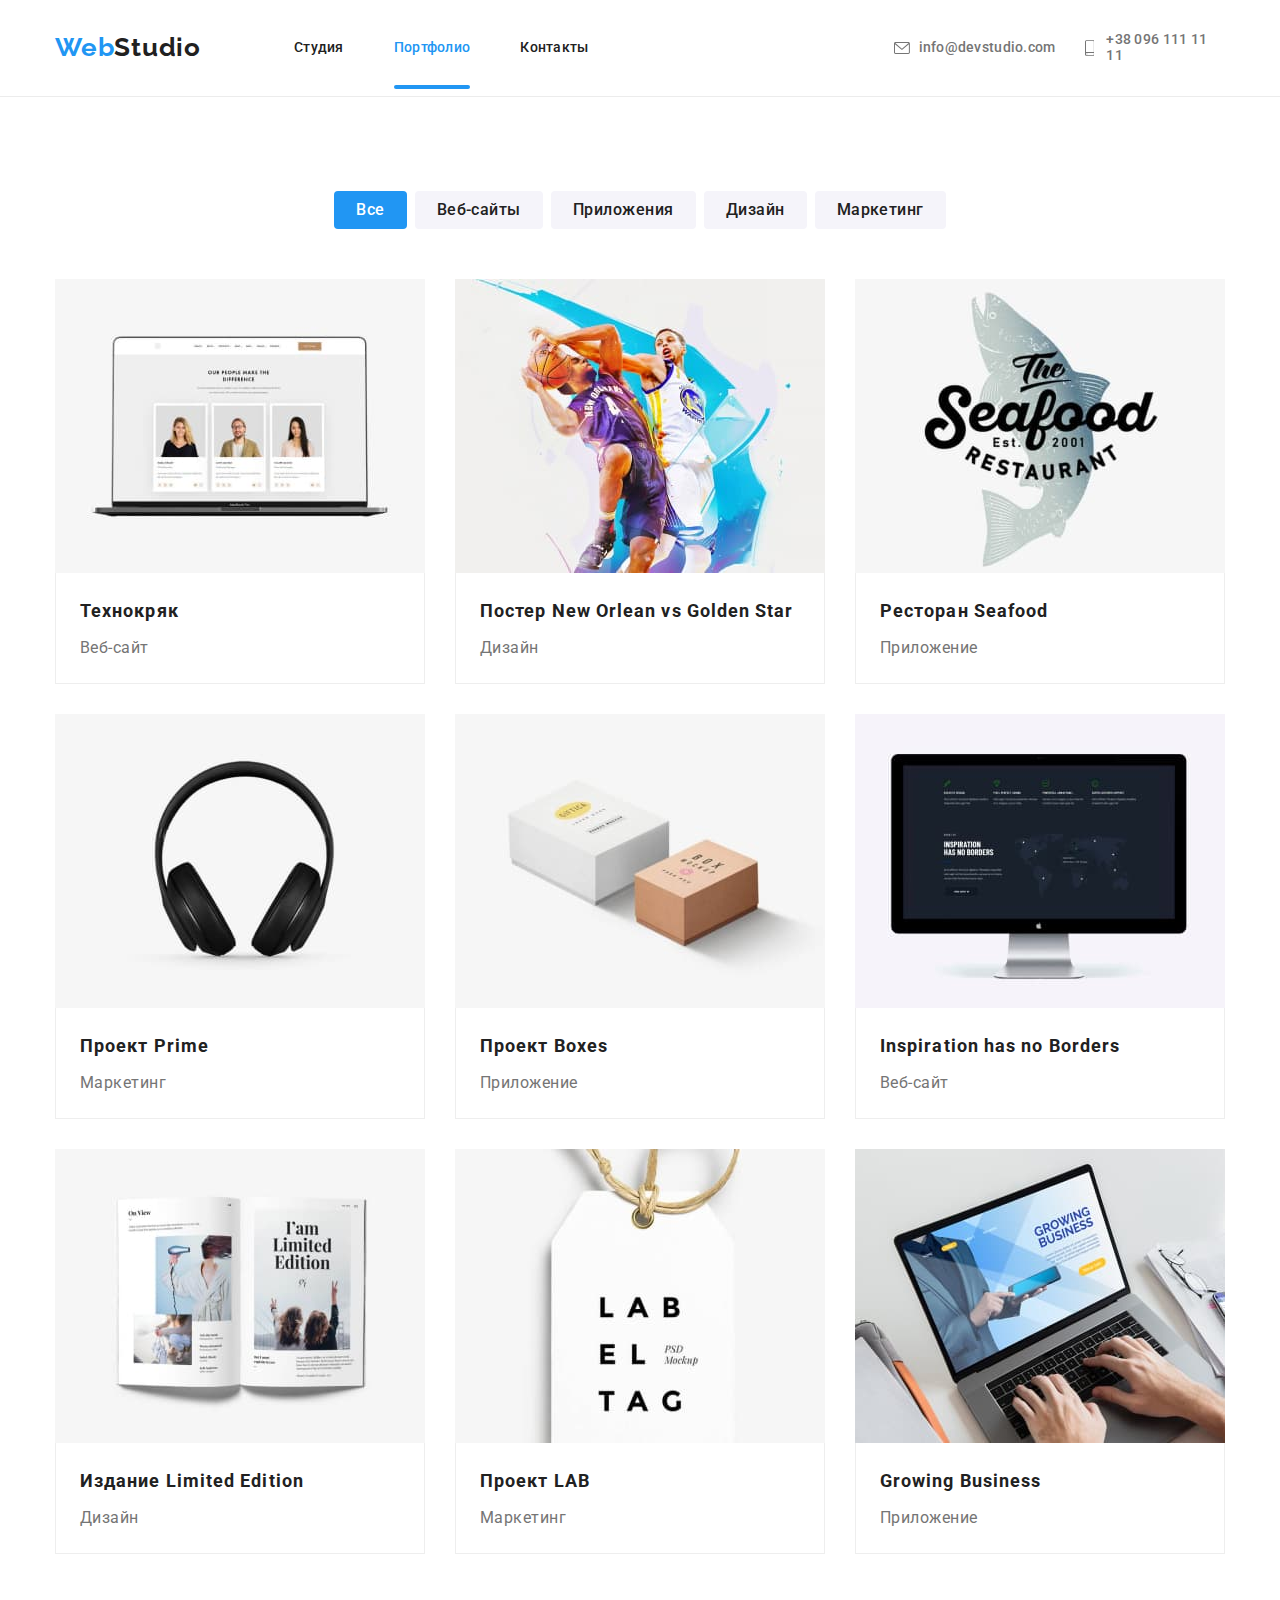
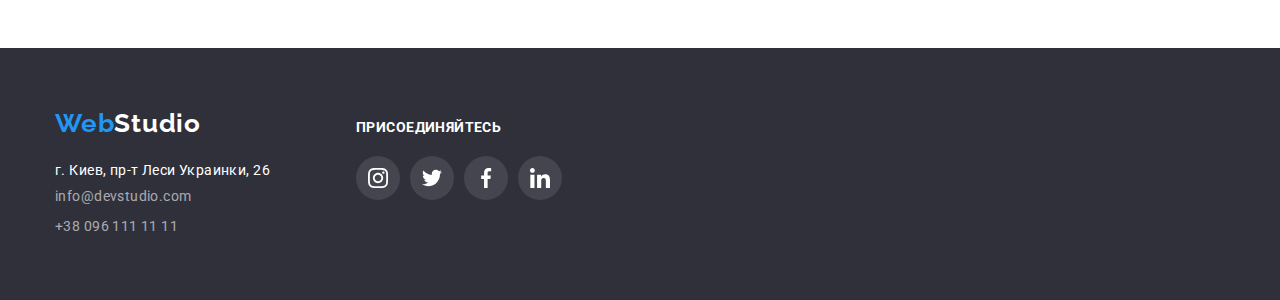
==== portfolio.html @ 70ddfbe8 "Initial commit" ====
<!DOCTYPE html>
<html lang="en">
<head>
  <meta charset="UTF-8">
  <meta http-equiv="X-UA-Compatible" content="IE=edge">
  <meta name="viewport" content="width=device-width, initial-scale=1.0">
  <title>WebStudio</title>

  <!-- Fontfamily -->
  <link rel="preconnect" href="https://fonts.googleapis.com">
  <link rel="preconnect" href="https://fonts.gstatic.com" crossorigin>
  <link href="https://fonts.googleapis.com/css2?family=Raleway:wght@700&family=Roboto:wght@400;500;700;900&display=swap" rel="stylesheet">
  <!-- Normalize -->
  <link 
  rel="stylesheet" 
  href="https://cdnjs.cloudflare.com/ajax/libs/modern-normalize/1.1.0/modern-normalize.min.css"
  >
  <!-- Css -->
  <link rel="stylesheet" href="./css/styles.css">
</head>
<body>

  <!-- Header -->

  <header class="header">
    <div class= "container nav-container">
      <nav class="nav-list">
        <a href="./" class=" logo-header logo link" aria-label="WebStudio">
          <span class="logo-web">Web</span>Studio
        </a>
        <ul class="site-nav list">
          <li class="nav-element"><a href="./index.html" class="nav-link link" aria-label="Студия">Студия</a></li>
          <li class="nav-element"><a href="./portfolio.html" class="nav-link link current" aria-label="Портфолио">Портфолио</a></li>
          <li class="nav-element"><a href="" class="nav-link link" aria-label="Контакты">Контакты</a></li>
        </ul>
      </nav>

      <ul class="contacts-list list">
        <li class="contacts-item">
          <a href="mailto:info@devstudio.com" class="contacts-link link" aria-label="Mail">
            <svg class="mail-icon"
              width="16px"
              height="12px">
              <use href="./images/icons.svg#icon-envelope"></use>
            </svg>info@devstudio.com
          </a>
        </li>
        <li class="contacts-item">
          <a href="tel:+380961111111" class="contacts-link link" aria-label="Phone number">
            <svg class="tell-icon"
              width="10px"
              height="16px">
              <use href="./images/icons.svg#icon-smartphone"></use>
            </svg>+38 096 111 11 11
          </a>
        </li>
      </ul>
    </div>
  </header>

<!-- Main -->

  <main>

<!-- Filter -->
<section class="section-portfolio">
  <div class="container">
  <h1 class="visually-hidden">Наши работы</h1>
  <ul class="filter list">
    <li class="filter-item"><button type="button" class="filter-button current">Все</button></li>
    <li class="filter-item"><button type="button" class="filter-button">Веб-сайты</button></li>
    <li class="filter-item"><button type="button" class="filter-button">Приложения</button></li>
    <li class="filter-item"><button type="button" class="filter-button">Дизайн</button></li>
    <li class="filter-item"><button type="button" class="filter-button">Маркетинг</button></li>
  </ul>

  <!-- Portfolio -->
  
      <ul class="portfolio list">
    <li class="portfolio-card">
        <a href="/" target="_blank" class="link portfolio-link">
        <div class="portfolio-overlay">
          <p class="portfolio-text-overlay">Ресурс предлагает комплексные предложения с разным уровнем функционала и сервисов. Все это позволит посетителю получить исчерпывающие сведения о компании или частном лице.</p>
          <img src="./images/technokriak.jpg" class="image" alt="Технокряк" width="370">
        </div>
          <div class= "portfolio-title-descr">
        <h3 class="portfolio-title">Технокряк</h3>
        <p class="description">Веб-сайт</p>
        </div>  
      </a>
    </li>
    <li class="portfolio-card">
        <a href="/" target="_blank" class="link portfolio-link">
        <div class="portfolio-overlay">
          <p class="portfolio-text-overlay">Ресурс предлагает комплексные предложения с разным уровнем функционала и сервисов. Все это позволит посетителю получить исчерпывающие сведения о компании или частном лице.</p>
          <img src="./images/bassketball.jpg" class="image" alt="Баскетболисты" width="370">
        </div>
          <div class="portfolio-title-descr">
        <h3 class="portfolio-title">Постер New Orlean vs Golden Star</h3>
        <p class="description">Дизайн</p>
        </div>
      </a>
    </li>
    <li class="portfolio-card">
      <a href="/" target="_blank" class="link portfolio-link">
        <div class="portfolio-overlay">
          <p class="portfolio-text-overlay">Ресурс предлагает комплексные предложения с разным уровнем функционала и сервисов. Все это позволит посетителю получить исчерпывающие сведения о компании или частном лице.</p>
          <img src="./images/seafood.jpg" class="image" alt="Эмблема в виде рыбы" width="370">
        </div>
          <div class="portfolio-title-descr">
        <h3 class="portfolio-title">Ресторан Seafood</h3>
        <p class="description">Приложение</p>
        </div>
      </a>
    </li>
    <li class="portfolio-card">
      <a href="/" target="_blank" class="link portfolio-link">
        <div class="portfolio-overlay">
          <p class="portfolio-text-overlay">Ресурс предлагает комплексные предложения с разным уровнем функционала и сервисов. Все это позволит посетителю получить исчерпывающие сведения о компании или частном лице.</p>
          <img src="./images/headphone.jpg" class="image" alt="Наушники" width="370">
        </div>
          <div class="portfolio-title-descr">
        <h3 class="portfolio-title">Проект Prime</h3>
        <p class="description">Маркетинг</p>
        </div>
      </a>
    </li>
    <li class="portfolio-card">
      <a href="/" target="_blank" class="link portfolio-link">
        <div class="portfolio-overlay">
          <p class="portfolio-text-overlay">Ресурс предлагает комплексные предложения с разным уровнем функционала и сервисов. Все это позволит посетителю получить исчерпывающие сведения о компании или частном лице.</p>
          <img src="./images/boxes.jpg" class="image" alt="Коробки" width="370" >
        </div>
          <div class="portfolio-title-descr">
        <h3 class="portfolio-title">Проект Boxes</h3>
        <p class="description">Приложение</p>
        </div>
      </a>
    </li>
    <li class="portfolio-card">
      <a href="/" target="_blank" class="link portfolio-link">
        <div class="portfolio-overlay">
          <p class="portfolio-text-overlay">Ресурс предлагает комплексные предложения с разным уровнем функционала и сервисов. Все это позволит посетителю получить исчерпывающие сведения о компании или частном лице.</p>
          <img src="./images/website.jpg" class="image" alt="Веб-сайт" width="370">
        </div>
          <div class="portfolio-title-descr">
        <h3 class="portfolio-title">Inspiration has no Borders</h3>
        <p class="description">Веб-сайт</p>
        </div>
      </a>
    </li>
    <li class="portfolio-card">
      <a href="/" target="_blank" class="link portfolio-link">
        <div class="portfolio-overlay">
          <p class="portfolio-text-overlay">Ресурс предлагает комплексные предложения с разным уровнем функционала и сервисов. Все это позволит посетителю получить исчерпывающие сведения о компании или частном лице.</p>
          <img src="./images/book.jpg" class="image" alt="Книга" width="370">
        </div>
        <div class="portfolio-title-descr">
          <h3 class="portfolio-title">Издание Limited Edition</h3>
          <p class="description">Дизайн</p>
        </div>
      </a>
    </li>
    <li class="portfolio-card">
      <a href="/" target="_blank" class="link portfolio-link">
        <div class="portfolio-overlay">
          <p class="portfolio-text-overlay">Ресурс предлагает комплексные предложения с разным уровнем функционала и сервисов. Все это позволит посетителю получить исчерпывающие сведения о компании или частном лице.</p>
          <img src="./images/labeltag.jpg" class="image" alt="Метка" width="370">
        </div>
          <div class="portfolio-title-descr">
        <h3 class="portfolio-title">Проект LAB</h3>
        <p class="description">Маркетинг</p>
        </div>
      </a>
    </li>
    <li class="portfolio-card">
      <a href="/" target="_blank" class="link portfolio-link">
        <div class="portfolio-overlay">
          <p class="portfolio-text-overlay">Ресурс предлагает комплексные предложения с разным уровнем функционала и сервисов. Все это позволит посетителю получить исчерпывающие сведения о компании или частном лице.</p>
          <img src="./images/growingbusiness.jpg" class="image" alt="Сайт на мониторе" width="370">
        </div>
          <div class="portfolio-title-descr">
        <h3 class="portfolio-title">Growing Business</h3>
        <p class="description">Приложение</p>
        </div>
      </a>
      </li>
  </ul>
  </div>

</section>
  </main>

<!-- Footer -->

  <footer class="footer">
    <div class="container">
      <div>
        <a href="./" class="logo-footer logo link" aria-label="WebStudio">
          <span class="logo-web">Web</span>Studio
        </a>
        <address class="address">
          <ul class="contacts-footer list">
            <li class="address-item"><a href="/" class="contacts-address link" aria-label="address">г. Киев, пр-т Леси Украинки, 26</a></li>
            <li class="address-item"><a href="mailto:info@devstudio.com" class="contacts-link link" aria-label="Mail">info@devstudio.com</a></li>
            <li class="address-item"><a href="tel:+380961111111" class="contacts-link link" aria-label="Phone number">+38 096 111 11 11</a></li>
          </ul>
        </address>
      </div>
      <div class="footer-social-container">
          <b class="subscribe">присоединяйтесь</b>
          <ul class="footer-social-list list">
            <li class="footer-social-item">
                    <a href="" class="footer-social-element" aria-label="instagram">
                      <svg class="footer-social-icon"
                      height="20px"
                      width="20px">
                        <use href="images/icons.svg#icon-instagram" ></use>
                      </svg>
                    </a></li>
                  <li class="footer-social-item">
                    <a href="" class="footer-social-element" aria-label="twitter">
                      <svg class="footer-social-icon"
                      height="20px"
                      width="20px">
                        <use href="images/icons.svg#icon-twitter" ></use>
                      </svg>
                    </a></li>
                  <li class="footer-social-item">
                    <a href="" class="footer-social-element" aria-label="facebook">
                      <svg class="footer-social-icon"
                      height="20px"
                      width="20px">
                        <use href="images/icons.svg#icon-facebook" ></use>
                      </svg>
                    </a></li>
                  <li class="footer-social-item">
                    <a href="" class="footer-social-element"  aria-label="linkedin">
                      <svg class="footer-social-icon"
                      height="20px"
                      width="20px">
                        <use href="images/icons.svg#icon-linkedin" ></use>
                      </svg>
                    </a></li>
          </ul>
      </div> 
    </div>
  </footer>
</body>
</html>
---- css/styles.css ----
/* Styles for index.html */
:root {
  --primary-text-color: #2a2a2a;
  --title-text-color: #212121;
  --accent-color: #2196F3;
  --primary-white-color: #FFFFFF;
  --grey: #757575;
  --grey-light: rgba(255, 255, 255, 0.6);
  --grey-ultra-light: #F5F4FA;
  --background-color: #2F303A;
  --background-color-for-hero:#C4C4C4;
  /* --primary-bg-color:#E5E5E5; */
} 

/* Box-sizing */
html {
  box-sizing: border-box;
}


/* Body */
body {
  margin: 0;

  /* background-color: var(--primary-bg-color); */
  color: var(--primary-text-color);

  font-size: 14px;
  font-weight: 400;
  line-height: 1.71;
  font-family: Roboto, sans-serif;
}

/* Class .container  */
.container {
  width: 1200px;
  margin: 0 auto;
  padding: 0 15px;
}

/* Class .list  */
.list {
  list-style: none;
  
  margin: 0;
  padding: 0;
}

/* Class .link  */
.link {
  text-decoration: none;
}

/* Class .section-title  */
.section-title {
  color: var(--title-text-color);

  font-size: 36px;
  line-height: 1.17;
  text-align: center;
}

/* Class .image */
.image {
  width: 100%;
  height: auto;
  display:block;
}

/* INDEX.HTML */

/* HEADER */
.header {
  border-bottom: 1px solid #ECECEC
}

.nav-container {
  display: flex;
  align-items: center;
}

.nav-list {
  display: flex;
  align-items: center;
}

/* Logo */

.logo {
  margin-right: 93px;

  color: var(--title-text-color);

  font-family: Raleway;
  font-size: 26px;
  font-weight: 700;
  line-height: 1.19;
  letter-spacing: 0.03em;
}

.logo-web {
  color: var(--accent-color);
}

/* Nav */

.site-nav {
  display: flex;
  align-items: center;
}

.nav-element:not(:last-child) {
  margin-right: 50px;
}

.nav-link {
  display: block;
  padding: 32px 0;

  color: var(--title-text-color);

  font-weight: 500;
  line-height: 1.14;
  letter-spacing: 0.02em;

  transition-timing-function: cubic-bezier(0.4, 0, 0.2, 1);
  transition-duration: 250ms;
  transition-property: color;

}

.nav-link:hover,
.nav-link:focus {
  color: var(--accent-color);
}

.nav-link.current{
  color: var(--accent-color);
}

/* hover-line */
.nav-link.current,
.nav-link {
  position: relative;
}


.nav-link.current::after {
  content: "";
  position: absolute;
  bottom: -1.5px;
  left: 0;

  width: 100%;
  height: 4px;

  background: #2196F3;
  border-radius: 2px;
  }




/* contacts */

.contacts-list {
  display: flex;
  align-items: center;
  margin-left: 305px;
}

.contacts-item:not(:last-child){
  margin-right: 29px;
}

.contacts-link {
  display: flex;
  align-items: center;
  padding: 32px 0;


  color: var(--grey);
  fill: var(--grey);

  font-weight: 500;
  line-height: 1.14;
  letter-spacing: 0.02em;

  transition-timing-function: cubic-bezier(0.4, 0, 0.2, 1) ;
  transition-duration: 250ms;
  transition-property: color, fill;
}

.contacts-link:hover,
.contacts-link:focus {
  color: var(--accent-color);
  fill: var(--accent-color);
}

/* icons for contacts */
.mail-icon {
  margin-right: 9px;
}

.tell-icon {
  margin-right: 12px;
}


/* MAIN */

/* Hero */
.hero {
  padding: 200px 0;
  margin: auto;


  background-color: var(--background-color-for-hero);

  background-image:
  linear-gradient(
    rgba(47, 48, 58, 0.475),
    rgba(47, 48, 58, 0.475)),
    url(../images/team.jpg);
  background-repeat: no-repeat;
  background-position: center;
  max-width: 1600px; 
  }

.hero-container {
  text-align: center;
}


.visually-hidden {
  position: absolute;
  width: 1px;
  height: 1px;
  margin: -1px;
  padding: 0;
  overflow: hidden;
  border: 0;
  clip: rect(0 0 0 0);
}

.hero-title {
  max-width: 696px;
  margin: 0 auto 30px;

  color: var(--primary-white-color);

  font-weight: 900;
  font-size: 44px;
  line-height: 1.36;
  letter-spacing: 0.06em;
  text-transform: uppercase;
}

.button {
  padding: 10px 32px;
  min-width: 200px;
  border: 0;
  border-radius: 4px;

  color: var(--primary-white-color);
  background-color: var(--accent-color);

  font-family: inherit;
  font-weight: 700;
  font-size: 16px;
  line-height: 1.88;
  letter-spacing: 0.06em;

  cursor: pointer;
  transition-duration: 250ms;
  transition-timing-function: cubic-bezier(0.4, 0, 0.2, 1);
  transition-property: background-color;
}
.button:focus,
.button:hover {
  background-color: #188CE8;;
}

/* Feature */

.feature-section {
  padding: 94px 0 47px;
}

.feature-list {

  display: flex;
  align-items: center;
  justify-content: center;
}

.feature-item {
  width: 270px;
  margin-right: 30px;
}

.feature-item:last-child {
  margin-right: 0;
}

.feature-icon-container {
  margin-bottom: 30px;
  display: flex;
  align-items: center;
  justify-content: center;

  background: #F5F4FA;

  width: 270px;
  height: 120px;
}

.feature-title {
  margin: 0 0 10px;
  color: var(--title-text-color);

  font-weight: 700;
  font-size: 14px;
  line-height: 1.14;
  text-transform: uppercase;
  letter-spacing: 0.03em;
}

.feature-subtitle {
  margin: 0;

  color: var(--grey);

  line-height: 1.71;
  letter-spacing: 0.03em;
}

/* Services */

.services-section {
  padding: 47px 0 94px;
}

.section-title {
  margin: 0 0 50px;
  
  text-align: center;
}

.services-list {
  display: flex;
  align-items: center;
  justify-content: center;
}
  
.services-item {
  position: relative;

  margin-right: 30px;
}

.services-item:last-child {
  margin-right: 0;
}
/* description */

.services-description {
  position: absolute;
  bottom: 0;
  padding: 27px;
  right: 0;
  left: 0;

  margin: 0;
  font-weight: 700;
  line-height: 1.14;
  text-align: center;
  letter-spacing: 0.03em;
  text-transform: uppercase;

  color: var(--primary-white-color);

  background: rgba(47, 48, 58, 0.8);
}

/* Team */

.team-section {
  background-color: #F5F4FA;
  padding: 94px 0;
}

.team-list {
  display: flex;
  align-items: center;
  justify-content: center;
}

.team-card {
  margin: 0 30px 0 0;

  background-color:var(--primary-white-color) ;

  box-shadow: 0px 1px 3px rgba(0, 0, 0, 0.12), 0px 1px 1px rgba(0, 0, 0, 0.14), 0px 2px 1px rgba(0, 0, 0, 0.2);
  border-radius: 0px 0px 4px 4px;
}

.card-title {
  padding: 30px 32px;

  text-align: center;
}

.team-title {
  margin: 0 0 10px 0;

  font-weight: 500;
  font-size: 16px;
  line-height: 1.19;
  letter-spacing: 0.03em;
}



.team-card:last-child {
  margin-right: 0;
}

.team-description {

  color: var(--grey);

  font-weight: 400;
  font-size: 16px;
  line-height: 1.19;
  letter-spacing: 0.03em;

  margin: 0 0 16px;
}

.social-list {
  display: flex;
  align-items: center;
  justify-content: center;
}

.social-element {
  display: flex;
  align-items: center;
  justify-content: center;

  fill: #AFB1B8 ;

  height: 44px;
  width: 44px;
  border-radius: 50%;
  transition-timing-function: cubic-bezier(0.4, 0, 0.2, 1) ;
  transition-duration: 250ms;
  transition-property: background-color, fill;

}
.social-item:not(:last-child) {
  margin-right: 10px;
  
}

.social-element:hover,
.social-element:focus {
  background-color: var(--accent-color);
  fill: var(--primary-white-color)
}

/* Our clients */

.clients-section {
  padding: 94px 0;
}
.clients-list {
  display: flex;
  align-items: center;
}

.clients-item {
  width: 170px;
  height: 92px;
}

.clients-icon{
  display: flex;
  align-items: center;
  justify-content: center;

  fill: #AFB1B8;


  border: 1px solid #AFB1B8;
  border-radius: 4px;
  width: 100%;
  height: 100%;

  transition-timing-function: cubic-bezier(0.4, 0, 0.2, 1) ;
  transition-duration: 250ms;
  transition-property: fill, border;
}
.clients-item:not(:last-child) {
  margin-right: 30px;
}

.clients-icon:hover,
.clients-icon:focus {
  fill: var(--accent-color);
  border: 1px solid #2196F3;
}

/* FOOTER */

.footer {
  padding: 60px 0;

  background-color: var(--background-color)
}



.footer .logo {
  color: var(--primary-white-color);
}

.logo-footer {
  display: inline-block;
  margin-bottom: 20px;
  margin-right: 0;
}
.address-item {
  margin-bottom: 9px;
  height: 21px;
}
.address-item:last-child {
  margin-bottom: 0;
}

.contacts-footer {
  width: 231px;
}

.contacts-address {
  color: var(--primary-white-color);

  font-style: normal;
  letter-spacing: 0.03em;

}

.footer .contacts-link {
  padding: 0;
  color: var(--grey-light);

  font-weight: 400;
  font-style: normal;
  letter-spacing: 0.03em;

  transition-timing-function: cubic-bezier(0.4, 0, 0.2, 1) ;
  transition-duration: 250ms;
  transition-property: color;
}

.footer .contacts-link:hover,
.footer .contacts-link:focus {
  color: var(--accent-color);
}
/* Social */

.footer .container {
  display: flex;
  align-items: baseline;
}

.footer-social-container {
margin-left: 70px;
}

.subscribe {
  display: block;
  margin-bottom: 20px;

  color: var(--primary-white-color);


  font-weight: 700;
  line-height: 1.14;
  letter-spacing: 0.03em;
  text-transform: uppercase;
}

.footer-social-list {
display: flex;
}

.footer-social-item {
display: flex;
}

.footer-social-item:not(:last-child) {
  margin-right: 10px;
}

.footer-social-element {
  display: flex;
  align-items: center;
  justify-content: center;

  background-color: rgba(255, 255, 255, 0.1);
  fill: var(--primary-white-color);

  width: 44px;
  height: 44px;
  border-radius: 50%;

  transition-duration: 250ms;
  transition-timing-function: cubic-bezier(0.4, 0, 0.2, 1);
  transition-property: background-color;
}

.footer-social-element:hover,
.footer-social-element:focus {
  background-color: var(--accent-color);

}

/* Modal */

.backdrop {
  position: fixed;


  width: 100vw;
  height: 100vh;
  left: 0px;
  top: 0px;

  background: rgba(0, 0, 0, 0.2);
  
  opacity: 1;
  visibility: visible;
  pointer-events: initial;

  transition-property: opacity, visibility;
  transition-duration: 250ms;
  transition-timing-function: cubic-bezier(0.4, 0, 0.2, 1);

}

.modal {
  position: absolute;
  width: 528px;
  height: 581px;
  top:50%;
  left:50%;
  transform: translate(-50%,-50%);

  background: #FFFFFF;
  box-shadow: 0px 1px 3px rgba(0, 0, 0, 0.12), 0px 1px 1px rgba(0, 0, 0, 0.14), 0px 2px 1px rgba(0, 0, 0, 0.2);
  border-radius: 4px;
}

.backdrop.is-hidden {
  opacity: 0;
  visibility: hidden;
  pointer-events: none;
}

.modal-close {
  display: flex;
  justify-content: center;
  align-items: center;
  position: absolute;
  top: 8px;
  right: 8px;

  width: 30px;
  height: 30px;

  background: #FFFFFF;
  border: 1px solid rgba(0, 0, 0, 0.1);
  border-radius: 50%;

  cursor: pointer;
  transition-timing-function: cubic-bezier(0.4, 0, 0.2, 1) 250s;
  transition-duration: 250ms;
  transition-property: fill;
}

  .modal-close:focus,
  .modal-close:hover {
  fill:var(--accent-color);
}

.modal-close-icon {
  display: block;
}




/* STYLES FOR PORTFOLIO */

/* MAIN */
/* Portfolio */
.section-portfolio {
  padding: 94px 0;
}

.portfolio {
  display: flex;
  flex-wrap: wrap;
}

.portfolio-card {
  margin: 0 30px 30px 0;
}

.portfolio-card:nth-child(3n+3) {
  margin-right: 0;
}

.portfolio-card:nth-last-child(-n+3) {
  margin-bottom: 0;
}
.portfolio-link{
  display: block;
  transition-timing-function: cubic-bezier(0.4, 0, 0.2, 1) ;
  transition-duration: 250ms;
  transition-property: box-shadow;
}

.portfolio-link:hover,
.portfolio-link:focus {
  box-shadow: 0px 1px 1px rgba(0, 0, 0, 0.12),
    0px 4px 4px rgba(0, 0, 0, 0.06),
    1px 4px 6px rgba(0, 0, 0, 0.16);
}

.portfolio-title-descr {
  padding: 20px 24px;

  border: 1px solid #EEEEEE;
  border-top: 0;
}

.portfolio-title {
  margin: 0 0 4px;

  color: var(--title-text-color);

  font-size: 18px;
  line-height: 2;
  letter-spacing: 0.06em;
}

.description {
  margin: 0;

  color: var(--grey);

  font-size: 16px;
  line-height: 1.88;
  letter-spacing: 0.03em;
}

/* overlay */

.image-container{
  position: relative;
}

.portfolio-text-overlay {
  position: absolute;
  transform: translateY(100%);
  transition-timing-function: cubic-bezier(0.4, 0, 0.2, 1) ;
  transition-duration: 250ms;
  transition-property: transform, opacity;
  top: 0;
  bottom: 0;
  opacity: 0;

  padding: 63px 24px;
  margin: 0;

  font-weight: 400;
  font-size: 18px;
  line-height: 1.5;
  letter-spacing: 0.03em;

  color: var(--primary-white-color);

  background: rgba(33, 150, 243, 0.9);
}

.portfolio-overlay {
position: relative;
overflow: hidden;
}



.portfolio-link:hover .portfolio-text-overlay,
.portfolio-link:focus .portfolio-text-overlay {
    transform: translateY(0);
    opacity: 1;
  }



/* Filter */
.filter {
    display: flex;
    justify-content: center;
    margin-bottom: 50px;
}

.filter-item {
margin-right: 8px;
}

.filter-item:last-child {
  margin-right: 0;
}

.filter-button {
  padding: 6px 22px;
  
  color: var(--title-text-color);
  background-color: var(--grey-ultra-light);
  border: 0;
  
  font-family: inherit;
  font-weight: 500;
  font-size: 16px;
  line-height: 1.63;
  letter-spacing: 0.03em;
  border-radius: 4px;
  
  cursor: pointer;
  transition-timing-function: cubic-bezier(0.4, 0, 0.2, 1);
  transition-duration:250ms;
  transition-property:color, background-color, box-shadow;
  
}

.filter-button.current {
  color: var(--primary-white-color);
  background-color: var(--accent-color)
}

.filter-button:hover,
.filter-button:focus {
  color: var(--primary-white-color);
  background-color: var(--accent-color);
  box-shadow: 0px 3px 1px rgba(0, 0, 0, 0.1), 0px 1px 2px rgba(0, 0, 0, 0.08), 0px 2px 2px rgba(0, 0, 0, 0.12);

}
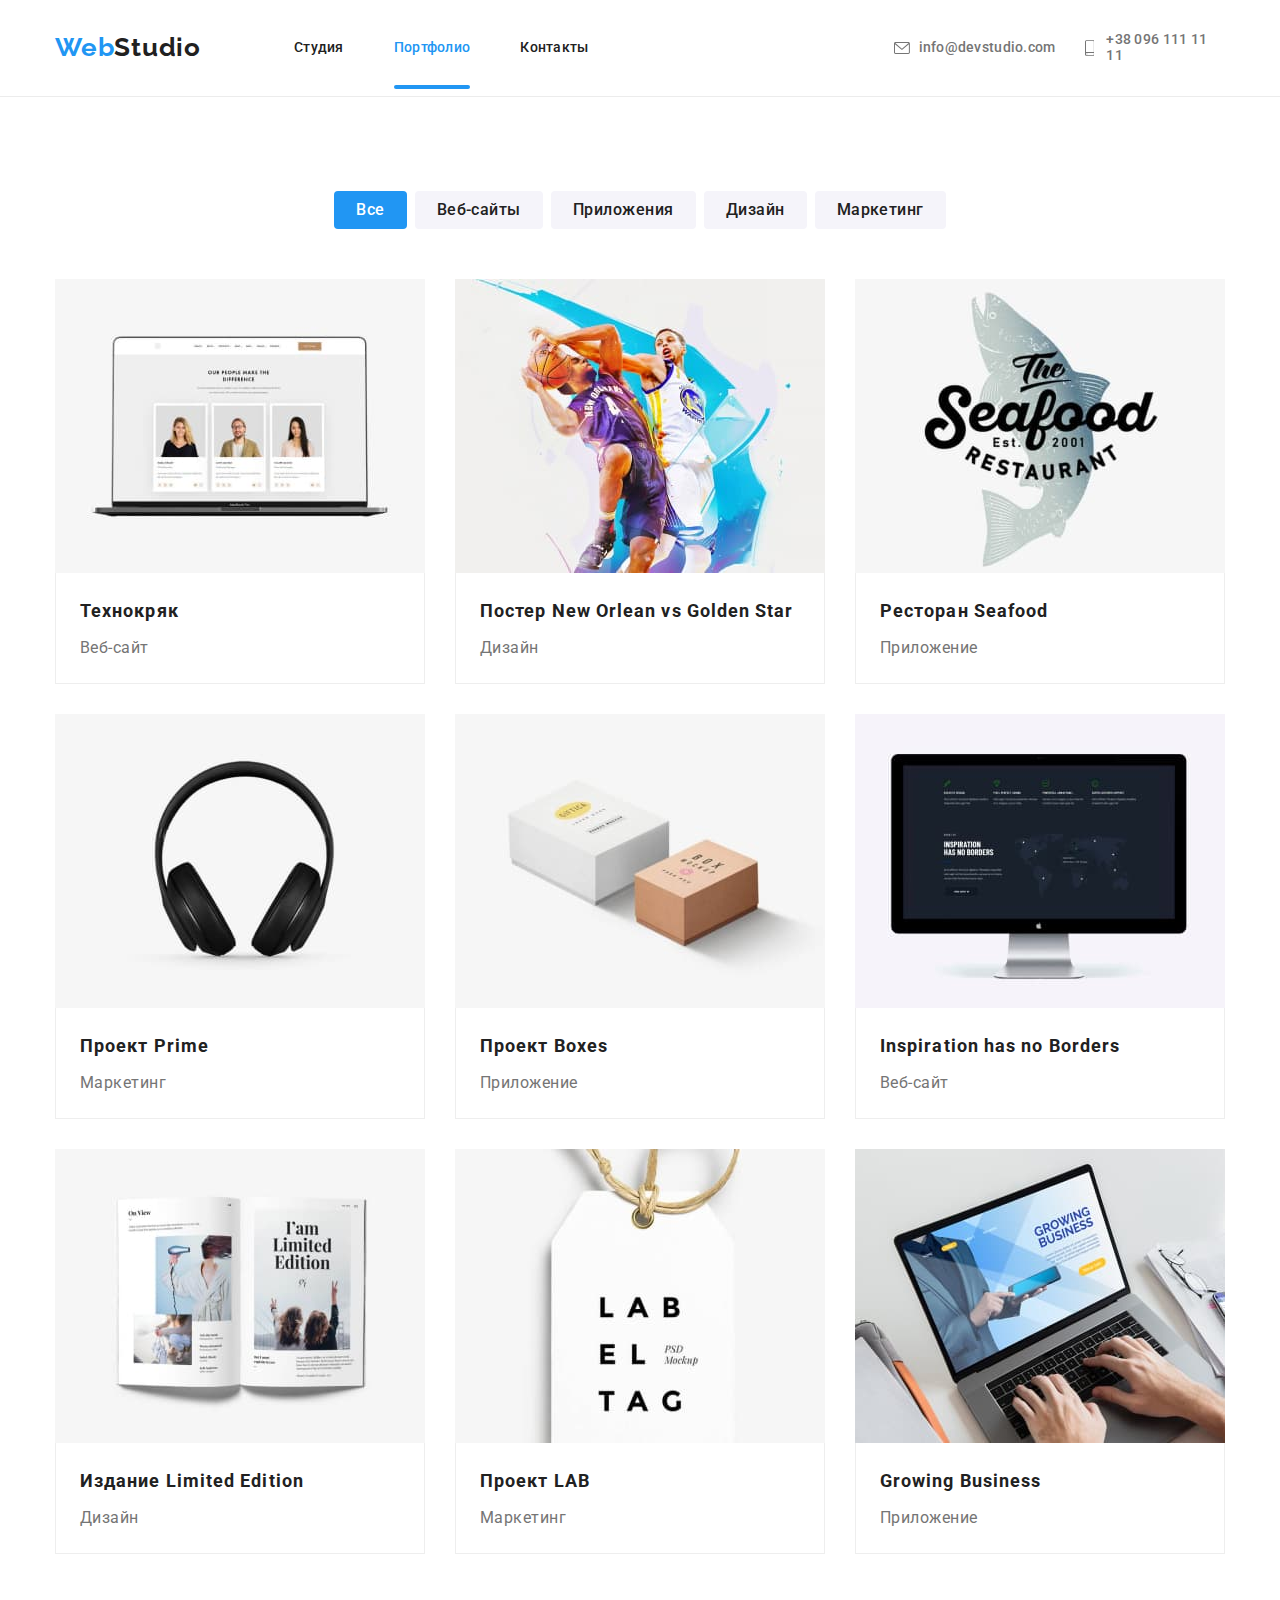
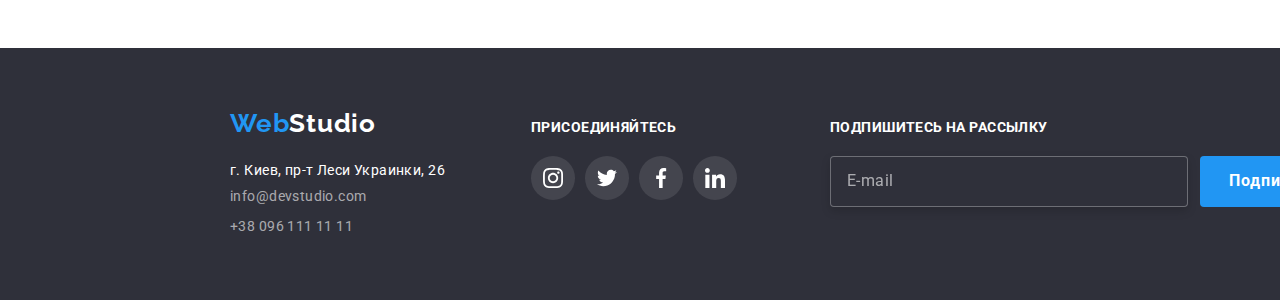
==== commit f22afb0a: "fix footer in portfolio" ====
--- a/portfolio.html
+++ b/portfolio.html
@@ -244,7 +244,25 @@
                     </a></li>
           </ul>
       </div> 
+
+      <div class="footer-form-container">
+        <p class="subscribe footer-form-title">Подпишитесь на рассылку</p>
+        <form class="footer-form">
+          <label class=" footer-label">
+            <input class="footer-email-input" type="email" name="email" placeholder="E-mail">
+          </label>
+          <button class="button fotter-button" type="submit">
+            Подписаться
+            <svg class="footer-icon"
+              width="24px"
+              height="24px">
+              <use href="./images/icons.svg#icon-send"></use>
+            </svg>
+          </button>
+        </form>
+      </div>
     </div>
   </footer>
+
 </body>
 </html>--- a/css/styles.css
+++ b/css/styles.css
@@ -515,7 +515,7 @@
 /* FOOTER */
 
 .footer {
-  padding: 60px 0;
+  padding: 60px 215px;
 
   background-color: var(--background-color)
 }
@@ -577,6 +577,7 @@
 
 .footer-social-container {
 margin-left: 70px;
+
 }
 
 .subscribe {
@@ -624,9 +625,84 @@
 .footer-social-element:hover,
 .footer-social-element:focus {
   background-color: var(--accent-color);
-
-}
-
+}
+
+/* footer-modal */
+
+.footer-form-container {
+  margin-left: 93px;
+
+}
+
+
+.footer-form {
+  display: flex;
+  align-items: flex-end;
+  justify-content: center;
+  width: 570px;
+
+}
+
+.footer-form-title {
+  margin: 0 0 20px ;
+  color: var(--primary-white-color);
+
+  font-weight: 700;
+  line-height: 1.14;
+  letter-spacing: 0.03em;
+}
+
+.footer-label {
+  display: flex;
+  flex-direction: column;
+  margin: 0;
+  width: 100%;
+}
+
+.footer-email-input {
+  font-size: 16px;
+  padding: 15px 10px 15px 16px;
+
+  background: var(--background-color);
+  color: var(--background-color-for-hero);
+
+  border: 1px solid rgba(255, 255, 255, 0.3);
+  filter: drop-shadow(0px 4px 4px rgba(0, 0, 0, 0.15));
+  border-radius: 4px;
+  outline: transparent;
+  transition-property: solid;
+  transition-duration: 250ms;
+  transition-timing-function: cubic-bezier(0.4, 0, 0.2, 1);
+}
+
+.footer-email-input:focus {
+  border: 1px solid var(--accent-color);
+}
+
+.footer-email-input::placeholder {
+  font-weight: 400;
+  font-size: 16px;
+  line-height: 1.25;
+  letter-spacing: 0.03em;
+
+  color: rgba(255, 255, 255, 0.6);
+}
+
+.fotter-button {
+display: flex;
+justify-content: center;
+align-items: center;
+margin-left: 12px;
+
+padding: 10px 28px 10px 29px ;
+
+fill: var(--primary-white-color);
+}
+
+.footer-icon {
+  padding: 0;
+  margin-left: 10px;
+}
 /* Modal */
 
 .backdrop {
@@ -697,6 +773,179 @@
 
 .modal-close-icon {
   display: block;
+}
+
+/* Form */
+
+.modal-container {
+  padding: 40px;
+}
+
+.modal-form {
+  display: flex;
+  flex-direction: column;
+  justify-content: center;
+
+}
+
+.modal-title{
+  text-align: center;
+  margin-top: 0;
+  margin-bottom: 12px;
+  font-weight: 700;
+  font-size: 20px;
+  line-height: 1.15;
+  letter-spacing: 0.03em;
+;
+}
+
+.label {
+  display: flex;
+  position: relative;
+  flex-direction: column;
+  
+  margin-bottom: 10px;
+
+
+  font-size: 12px;
+  line-height: 1.16;
+  letter-spacing: 0.01em;
+
+  color: var(--grey);
+
+}
+
+.textarea {
+margin-bottom: 10px
+}
+
+.modal-input {
+  padding: 12px 10px 12px 42px;
+  margin-top: 4px;
+  border: 1px solid rgba(33, 33, 33, 0.2);
+  border-radius: 4px;
+  outline: transparent;
+  transition-timing-function: cubic-bezier(0.4, 0, 0.2, 1) ;
+  transition-duration: 250ms;
+  transition-property: border-color ;
+  
+}
+
+.modal-input:focus {
+  border-color: var(--accent-color);
+}
+
+.modal-input:focus +.modal-icon{
+  fill: var(--accent-color);
+}
+
+.modal-icon {
+  padding: 0;
+  position: absolute;
+  top: 50%;
+  left: 12px;
+
+
+  fill: var(--title-text-color);
+  transition-timing-function: cubic-bezier(0.4, 0, 0.2, 1);
+  transition-duration: 250ms;
+  transition-property: fill;
+
+}
+
+
+
+.textarea {
+  padding: 12px 16px;
+  margin-top: 4px;
+
+  outline: transparent;
+
+  border: 1px solid rgba(33, 33, 33, 0.2);
+  border-radius: 4px;
+
+  transition-timing-function: cubic-bezier(0.4, 0, 0.2, 1) ;
+  transition-duration: 250ms;
+  transition-property: border-color;
+
+  resize: none;
+}
+
+
+.textarea:focus {
+border-color: var(--accent-color);
+}
+
+.textarea::placeholder {
+  font-weight: 400;
+  font-size: 12px;
+  line-height: 1.166;
+  letter-spacing: 0.01em;
+
+  color: rgba(117, 117, 117, 0.5);
+
+}
+
+.fake {
+
+  display: flex;
+  justify-content: center;
+  align-items: center;
+  background:var(--primary-white-color);
+  width: 16px;
+  height: 15px;
+  margin-right: 8px;
+
+  border-radius: 4px;
+  outline: 2px solid var(--title-text-color);
+  outline-offset: -2px;
+
+  transition-timing-function: cubic-bezier(0.4, 0, 0.2, 1);
+  transition-duration: 250ms;
+  transition-property: solid, background-color;
+}
+
+.fake:focus {
+    outline: 2px solid var(--accent-color);
+}
+
+.icon-fake {
+  fill: var(--primary-white-color) ;
+  transition-timing-function: cubic-bezier(0.4, 0, 0.2, 1);
+  transition-duration: 250ms;
+  transition-property: fill;
+}
+
+.input-checkbox:checked + .fake {
+  outline-color: var(--accent-color);
+  background-color: var(--accent-color);
+}
+
+.agreement-link {
+  text-decoration-line: underline;
+  color: var(--accent-color);
+}
+
+.agreement {
+  display: flex;
+  flex-direction: row;
+  justify-content: center;
+  align-items:center ;
+  text-align: center;
+  margin-bottom: 30px ;
+
+  font-weight: 400;
+  font-size: 14px;
+  line-height: 1.71;
+  letter-spacing: 0.03em;
+
+  color: var(--grey);
+}
+
+.modal-button {
+  margin: 0 auto;
+  width: 200px;
+  height: 50px;
 }
 
 
